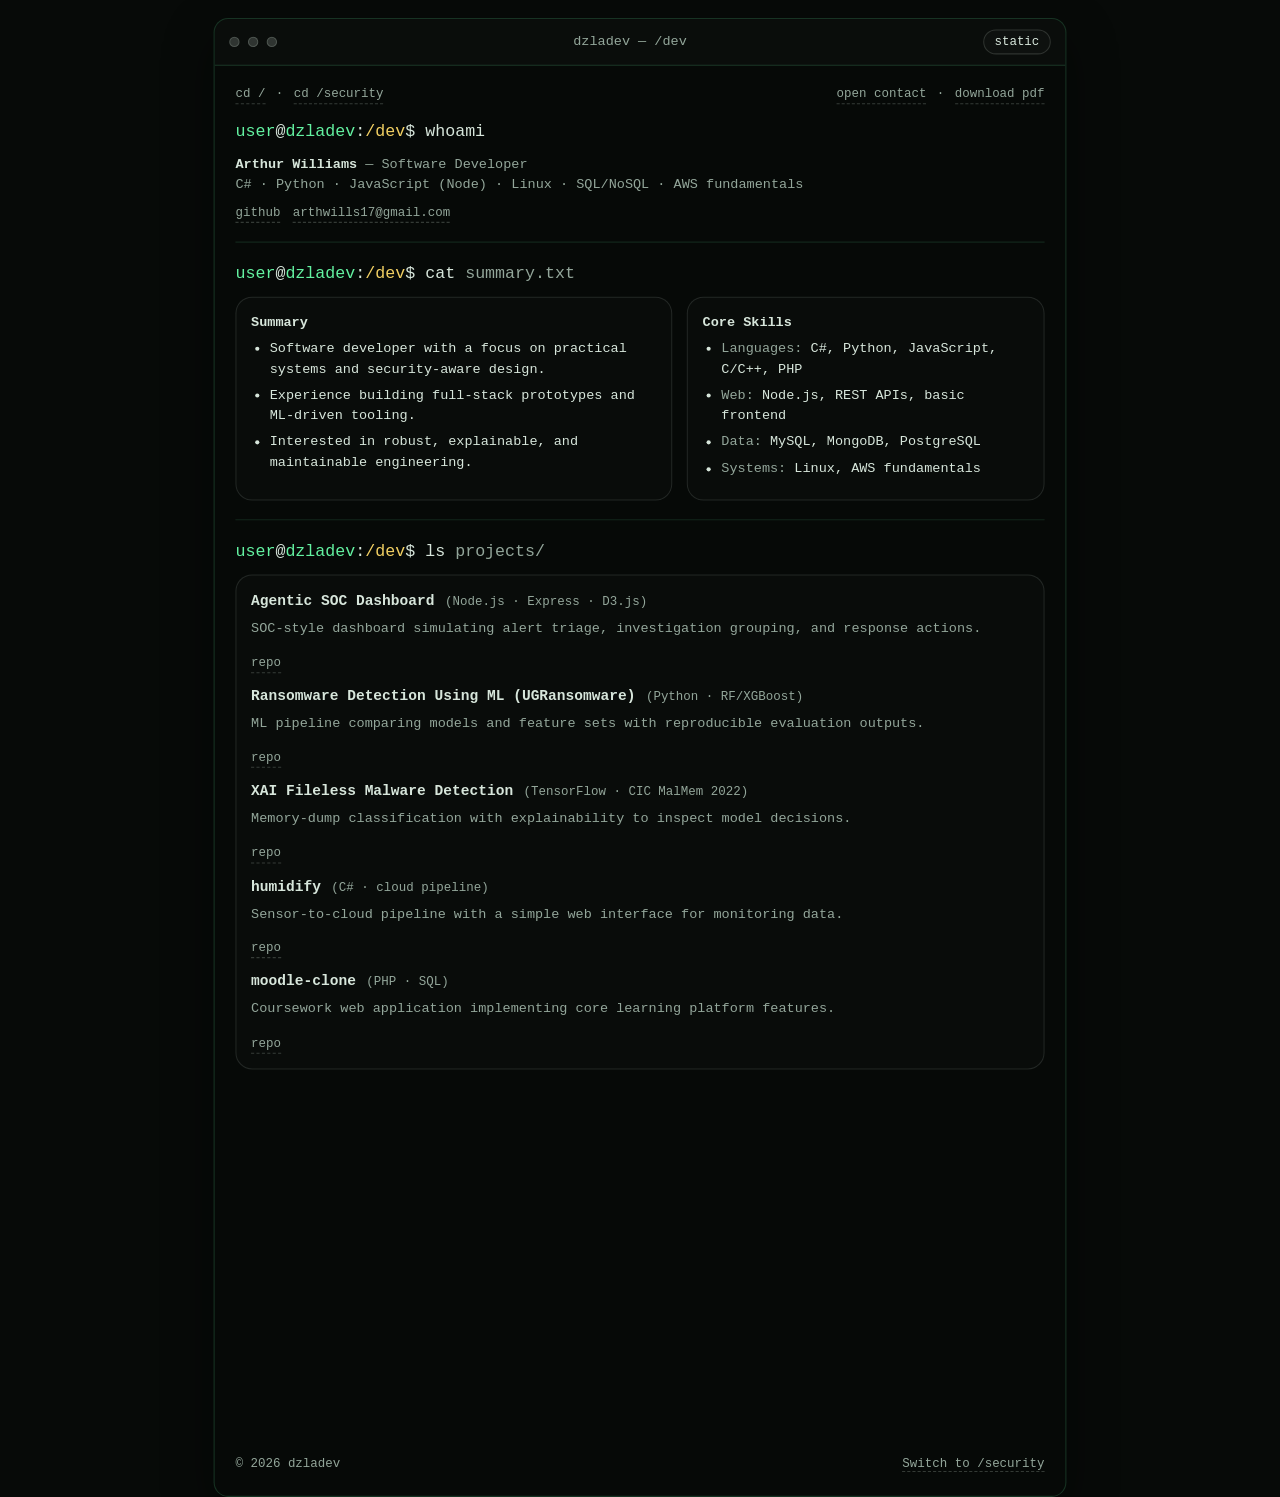
==== dev.html @ 3959773e "Initial site." ====
<!doctype html>
<html lang="en">
<head>
  <meta http-equiv="Content-Security-Policy"
  content="default-src 'self'; img-src 'self' data:; style-src 'self'; script-src 'self'; base-uri 'self'; form-action 'self'; frame-ancestors 'none'">
  <meta charset="utf-8" />
  <meta name="viewport" content="width=device-width, initial-scale=1" />
  <meta name="description" content="dzladev — software developer profile" />
  <title>dzladev · dev</title>

  <link rel="stylesheet" href="./styles.css" />
</head>

<body>
  <main class="wrap">
    <section class="term" aria-label="Developer resume terminal">
      <header class="bar">
        <div class="dots" aria-hidden="true">
          <span class="dot"></span>
          <span class="dot"></span>
          <span class="dot"></span>
        </div>

        <div class="title">dzladev — /dev</div>

        <div class="kbd-hint" aria-hidden="true">
          <span class="badge">static</span>
        </div>
      </header>

      <div class="shell">
        <!-- Top navigation -->
        <div class="topnav">
          <div class="navlinks">
            <a href="./index.html">cd /</a>
            <span class="muted">·</span>
            <a href="./security.html">cd /security</a>
          </div>

          <div class="navlinks">
            <a href="#contact">open contact</a>
            <span class="muted">·</span>
            <a href="./assets/Arthur_Williams_Software_Development_CV.pdf">download pdf</a>
          </div>
        </div>

        <!-- Intro -->
        <section class="reveal">
          <p class="cmdline">
            <span class="prompt">user</span>@<span class="prompt">dzladev</span>:<span class="path">/dev</span>$ 
            <span class="cmd">whoami</span>
          </p>

          <div class="output">
            <strong>Arthur Williams</strong>
            <span class="muted">— Software Developer</span><br />
            <span class="muted">
              C# · Python · JavaScript (Node) · Linux · SQL/NoSQL · AWS fundamentals
            </span>

            <div class="links">
              <a href="https://github.com/dzlagit" target="_blank" rel="noreferrer">github</a>
              <a href="mailto:arthwills17@gmail.com">arthwills17@gmail.com</a>
            </div>
          </div>
        </section>

        <!-- Summary + skills -->
        <section class="section reveal">
          <p class="cmdline">
            <span class="prompt">user</span>@<span class="prompt">dzladev</span>:<span class="path">/dev</span>$ 
            <span class="cmd">cat</span> <span class="muted">summary.txt</span>
          </p>

          <div class="cols">
            <div class="box">
              <div class="output">
                <strong>Summary</strong>
                <ul class="list">
                  <li>Software developer with a focus on practical systems and security-aware design.</li>
                  <li>Experience building full-stack prototypes and ML-driven tooling.</li>
                  <li>Interested in robust, explainable, and maintainable engineering.</li>
                </ul>
              </div>
            </div>

            <div class="box">
              <div class="output">
                <strong>Core Skills</strong>
                <ul class="list">
                  <li><span class="muted">Languages:</span> C#, Python, JavaScript, C/C++, PHP</li>
                  <li><span class="muted">Web:</span> Node.js, REST APIs, basic frontend</li>
                  <li><span class="muted">Data:</span> MySQL, MongoDB, PostgreSQL</li>
                  <li><span class="muted">Systems:</span> Linux, AWS fundamentals</li>
                </ul>
              </div>
            </div>
          </div>
        </section>

        <!-- Projects -->
        <section class="section reveal" id="projects">
          <p class="cmdline">
            <span class="prompt">user</span>@<span class="prompt">dzladev</span>:<span class="path">/dev</span>$ 
            <span class="cmd">ls</span> <span class="muted">projects/</span>
          </p>

          <div class="box">
            <div class="output">

              <div class="project">
                <div class="proj-title">
                  <strong>Agentic SOC Dashboard</strong>
                  <span class="proj-meta">(Node.js · Express · D3.js)</span>
                </div>
                <div class="muted">
                  SOC-style dashboard simulating alert triage, investigation grouping, and response actions.
                </div>
                <div class="links">
                  <a href="https://github.com/dzlagit/agentic-SOC-dashboard" target="_blank">repo</a>
                </div>
              </div>

              <div class="project">
                <div class="proj-title">
                  <strong>Ransomware Detection Using ML (UGRansomware)</strong>
                  <span class="proj-meta">(Python · RF/XGBoost)</span>
                </div>
                <div class="muted">
                  ML pipeline comparing models and feature sets with reproducible evaluation outputs.
                </div>
                <div class="links">
                  <a href="https://github.com/dzlagit/AIvirustool" target="_blank">repo</a>
                </div>
              </div>

              <div class="project">
                <div class="proj-title">
                  <strong>XAI Fileless Malware Detection</strong>
                  <span class="proj-meta">(TensorFlow · CIC MalMem 2022)</span>
                </div>
                <div class="muted">
                  Memory-dump classification with explainability to inspect model decisions.
                </div>
                <div class="links">
                  <a href="https://github.com/dzlagit/XAIFilelessMalware" target="_blank">repo</a>
                </div>
              </div>

              <div class="project">
                <div class="proj-title">
                  <strong>humidify</strong>
                  <span class="proj-meta">(C# · cloud pipeline)</span>
                </div>
                <div class="muted">
                  Sensor-to-cloud pipeline with a simple web interface for monitoring data.
                </div>
                <div class="links">
                  <a href="https://github.com/dzlagit/humidify" target="_blank">repo</a>
                </div>
              </div>

              <div class="project">
                <div class="proj-title">
                  <strong>moodle-clone</strong>
                  <span class="proj-meta">(PHP · SQL)</span>
                </div>
                <div class="muted">
                  Coursework web application implementing core learning platform features.
                </div>
                <div class="links">
                  <a href="https://github.com/dzlagit/moodle-clone" target="_blank">repo</a>
                </div>
              </div>

            </div>
          </div>
        </section>

        <!-- Education -->
        <section class="section reveal">
          <p class="cmdline">
            <span class="prompt">user</span>@<span class="prompt">dzladev</span>:<span class="path">/dev</span>$ 
            <span class="cmd">cat</span> <span class="muted">education.txt</span>
          </p>

          <div class="cols">
            <div class="box">
              <div class="output">
                <strong>Education</strong>
                <ul class="list">
                  <li><span class="muted">Liverpool Hope University</span> — BSc Computer Science (2023–Present)</li>
                  <li><span class="muted">George Spencer Academy Sixth Form</span> — A Levels</li>
                </ul>
              </div>
            </div>

            <div class="box">
              <div class="output">
                <strong>Strengths</strong>
                <ul class="list">
                  <li>Analytical problem-solving</li>
                  <li>Research and investigation</li>
                  <li>Clear communication</li>
                  <li>Time management</li>
                </ul>
              </div>
            </div>
          </div>
        </section>

        <!-- Contact -->
        <section class="section reveal" id="contact">
          <p class="cmdline">
            <span class="prompt">user</span>@<span class="prompt">dzladev</span>:<span class="path">/dev</span>$ 
            <span class="cmd">cat</span> <span class="muted">contact</span>
          </p>

          <div class="box">
            <div class="output">
              <div class="links">
                <a href="mailto:arthwills17@gmail.com">arthwills17@gmail.com</a>
                <a href="https://github.com/dzlagit" target="_blank">github.com/dzlagit</a>
              </div>
            </div>
          </div>
        </section>

        <div class="footer">
          <div>© <span id="year"></span> dzladev</div>
          <div><a href="./security.html">Switch to /security</a></div>
        </div>
      </div>
    </section>
  </main>

  <!-- Shared JS -->
  <script src="./scripts.js"></script>
</body>
</html>
---- styles.css ----
/* styles.css — updated: flatter background + slightly zoomed-in layout + scroll reveal */

:root{
  --bg: #070a08;
  --fg: #d7e6db;
  --muted: #93a69a;
  --accent: #63f2a1;
  --warn: #f2d063;

  --border: rgba(99,242,161,.18);
  --border-soft: rgba(215,230,219,.12);
  --shadow: rgba(0,0,0,.45);

  --radius: 14px;
  --radius-card: 16px;

  --mono: ui-monospace, SFMono-Regular, Menlo, Monaco, Consolas, "Liberation Mono", "Courier New", monospace;
}

*{ box-sizing: border-box; }
html, body{ height: 100%; }

body{
  margin: 0;
  background: var(--bg);              /* removed gradients */
  color: var(--fg);
  font-family: var(--mono);
  line-height: 1.5;
  display: grid;
  place-items: center;
  padding: 18px;                      /* slightly tighter for “zoomed in” feel */
}

/* Zoom-in feel:
   - narrower max width
   - slightly larger base type
   - less empty space around the terminal
*/
.wrap{
  width: min(820px, 100%);            /* was 920px */
  transform: scale(1.04);             /* subtle zoom */
  transform-origin: top center;
}

/* Terminal chrome */
.term{
  border: 1px solid var(--border);
  border-radius: var(--radius);
  overflow: hidden;
  box-shadow: 0 18px 48px var(--shadow);
  background: rgba(7,10,8,.96);       /* flatter, less “glassy” */
}

.bar{
  display: flex;
  align-items: center;
  justify-content: space-between;
  padding: 12px 14px;
  border-bottom: 1px solid var(--border);
  background: rgba(255,255,255,.015);
  gap: 12px;
}

.dots{ display: flex; gap: 8px; }
.dot{
  width: 10px; height: 10px; border-radius: 999px;
  background: rgba(215,230,219,.18);
  border: 1px solid rgba(215,230,219,.18);
}

.title{
  color: var(--muted);
  font-size: 13px;
  white-space: nowrap;
  overflow: hidden;
  text-overflow: ellipsis;
}

.kbd-hint{
  color: var(--muted);
  font-size: 12px;
  white-space: nowrap;
}
.kbd-hint kbd{
  font-family: var(--mono);
  font-size: 12px;
  padding: 2px 6px;
  border: 1px solid rgba(215,230,219,.22);
  border-bottom-color: rgba(215,230,219,.12);
  border-radius: 8px;
  background: rgba(255,255,255,.03);
  color: var(--fg);
}

/* Shared body padding */
.body{ padding: 20px; }
.shell{ padding: 18px 20px 22px; }

/* Terminal text bits */
.line{ margin: 0 0 10px 0; }
.prompt{ color: var(--accent); }
.path{ color: var(--warn); }
.cmd{ color: var(--fg); }
.muted{ color: var(--muted); }

/* Index cards */
.grid{
  display: grid;
  grid-template-columns: repeat(2, minmax(0, 1fr));
  gap: 14px;
  margin-top: 14px;
}
@media (max-width: 720px){
  .grid{ grid-template-columns: 1fr; }
  .kbd-hint{ display: none; }
  .wrap{ transform: none; }           /* avoid weird scaling on small screens */
}

.card{
  border: 1px solid var(--border-soft);
  background: rgba(255,255,255,.015);
  border-radius: var(--radius-card);
  padding: 16px;
  text-decoration: none;
  color: inherit;
  display: block;
  transition: transform .12s ease, border-color .12s ease, background .12s ease;
  outline: none;
}
.card:hover, .card:focus-visible{
  transform: translateY(-2px);
  border-color: rgba(99,242,161,.32);
  background: rgba(99,242,161,.035);
}
.card h2{
  margin: 0 0 6px 0;
  font-size: 16px;
  font-weight: 700;
  letter-spacing: .2px;
}
.card p{
  margin: 0;
  color: var(--muted);
  font-size: 13px;
}

.chiprow{
  display: flex;
  flex-wrap: wrap;
  gap: 8px;
  margin-top: 10px;
}
.chip{
  font-size: 12px;
  color: var(--fg);
  border: 1px solid rgba(215,230,219,.16);
  background: rgba(255,255,255,.015);
  padding: 4px 8px;
  border-radius: 999px;
}

/* Footer */
.footer{
  margin-top: 14px;
  display: flex;
  justify-content: space-between;
  gap: 12px;
  flex-wrap: wrap;
  color: var(--muted);
  font-size: 12px;
}
.footer a{
  color: var(--muted);
  text-decoration: none;
  border-bottom: 1px dashed rgba(215,230,219,.22);
}
.footer a:hover{
  color: var(--fg);
  border-bottom-color: rgba(99,242,161,.45);
}

/* Dev/Security shared layout */
.topnav{
  display: flex;
  justify-content: space-between;
  align-items: center;
  gap: 12px;
  margin-bottom: 14px;
  flex-wrap: wrap;
}

.navlinks{
  display: flex;
  gap: 10px;
  flex-wrap: wrap;
  align-items: center;
  color: var(--muted);
  font-size: 12px;
}
.navlinks a{
  color: var(--muted);
  text-decoration: none;
  border-bottom: 1px dashed rgba(215,230,219,.22);
}
.navlinks a:hover{
  color: var(--fg);
  border-bottom-color: rgba(99,242,161,.45);
}

.badge{
  font-size: 12px;
  color: var(--fg);
  border: 1px solid rgba(215,230,219,.16);
  background: rgba(255,255,255,.015);
  padding: 4px 10px;
  border-radius: 999px;
}

.section{
  margin-top: 18px;
  padding-top: 18px;
  border-top: 1px solid rgba(99,242,161,.12);
}

.cmdline{ margin: 0 0 10px 0; color: var(--fg); }
.output{ color: var(--fg); font-size: 13px; }

.cols{
  display: grid;
  grid-template-columns: 1.1fr .9fr;
  gap: 14px;
}
@media (max-width: 860px){
  .cols{ grid-template-columns: 1fr; }
}

.box{
  border: 1px solid var(--border-soft);
  background: rgba(255,255,255,.015);
  border-radius: var(--radius-card);
  padding: 14px;
}

.list{ margin: 0; padding-left: 18px; }
.list li{ margin: 6px 0; }

.project{ display: grid; gap: 6px; margin-bottom: 12px; }
.project:last-child{ margin-bottom: 0; }

.proj-title{
  display: flex;
  gap: 10px;
  flex-wrap: wrap;
  align-items: baseline;
}
.proj-title strong{ font-size: 14px; }
.proj-meta{ font-size: 12px; color: var(--muted); }

.links{
  display: flex;
  gap: 12px;
  flex-wrap: wrap;
  margin-top: 8px;
  font-size: 12px;
}
.links a{
  color: var(--muted);
  text-decoration: none;
  border-bottom: 1px dashed rgba(215,230,219,.22);
}
.links a:hover{
  color: var(--fg);
  border-bottom-color: rgba(99,242,161,.45);
}

/* Scroll reveal (CSS side) */
.reveal{
  opacity: 0;
  transform: translateY(10px);
  transition: opacity .35s ease, transform .35s ease;
}
.reveal.in{
  opacity: 1;
  transform: translateY(0);
}
@media (prefers-reduced-motion: reduce){
  .reveal{ opacity: 1; transform: none; transition: none; }
}

/* Accessibility utility */
.sr-only{
  position: absolute !important;
  width: 1px; height: 1px;
  padding: 0; margin: -1px;
  overflow: hidden; clip: rect(0,0,0,0);
  white-space: nowrap; border: 0;
}
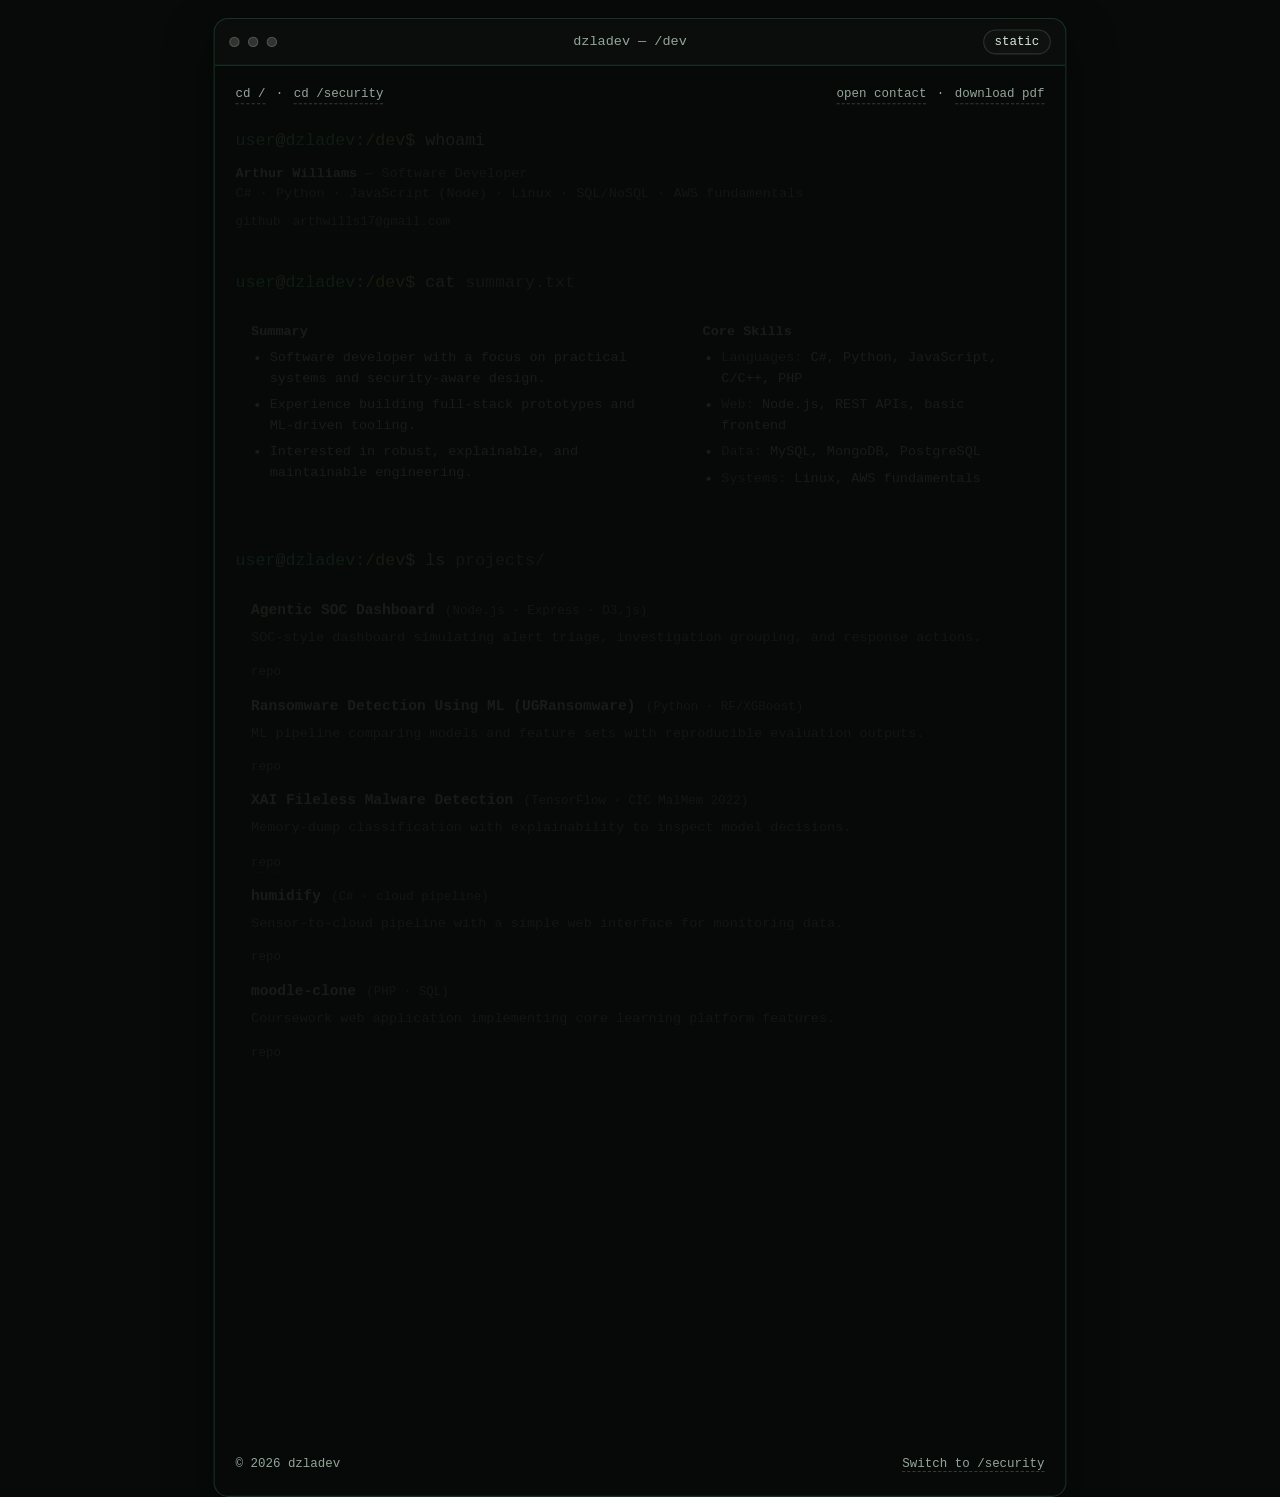
==== commit 288f4af6: "fix filename bug" ====
--- a/dev.html
+++ b/dev.html
@@ -40,7 +40,7 @@
           <div class="navlinks">
             <a href="#contact">open contact</a>
             <span class="muted">·</span>
-            <a href="./assets/Arthur_Williams_Software_Development_CV.pdf">download pdf</a>
+            <a href="./assets/arthur-williams-software-dev-cv.pdf" download>download pdf</a>
           </div>
         </div>
 
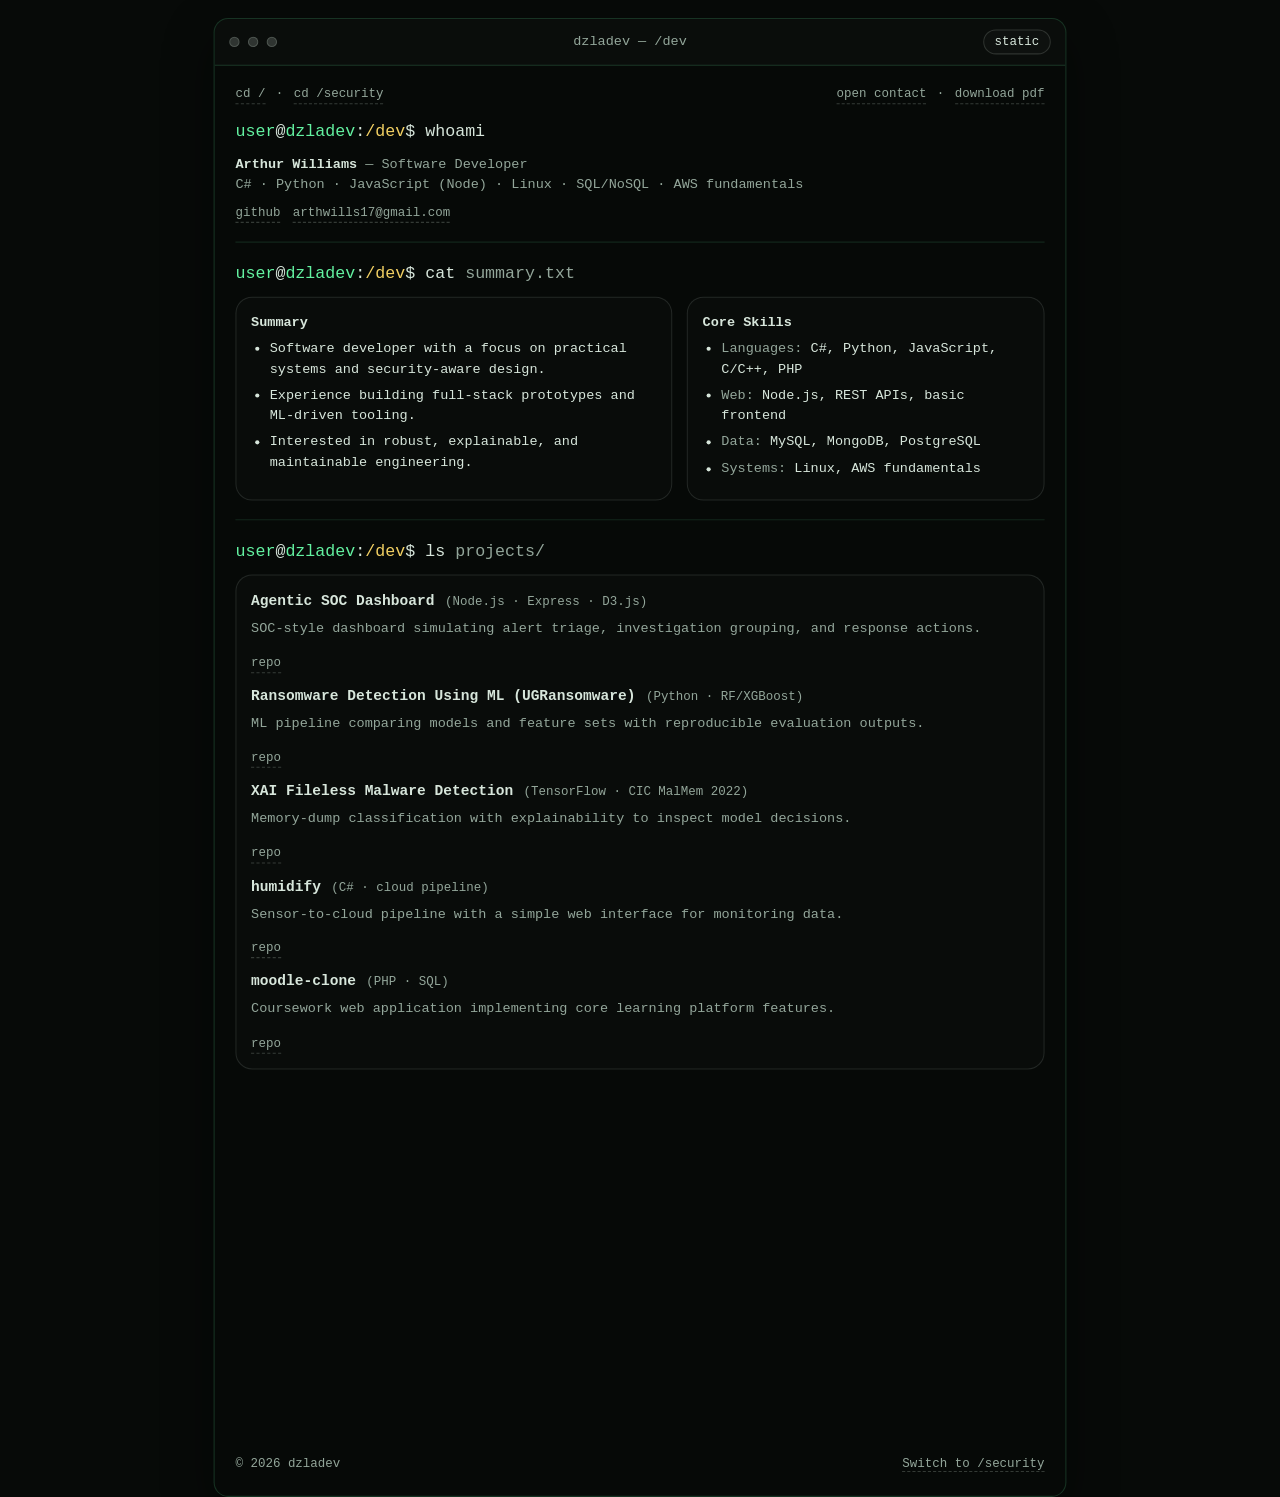
==== commit 3d731b3b: "Update CV download link in dev.html" ====
--- a/dev.html
+++ b/dev.html
@@ -40,7 +40,7 @@
           <div class="navlinks">
             <a href="#contact">open contact</a>
             <span class="muted">·</span>
-            <a href="./assets/arthur-williams-software-dev-cv.pdf" download>download pdf</a>
+            <a href="./assets/cv.pdf" download>download pdf</a>
           </div>
         </div>
 
